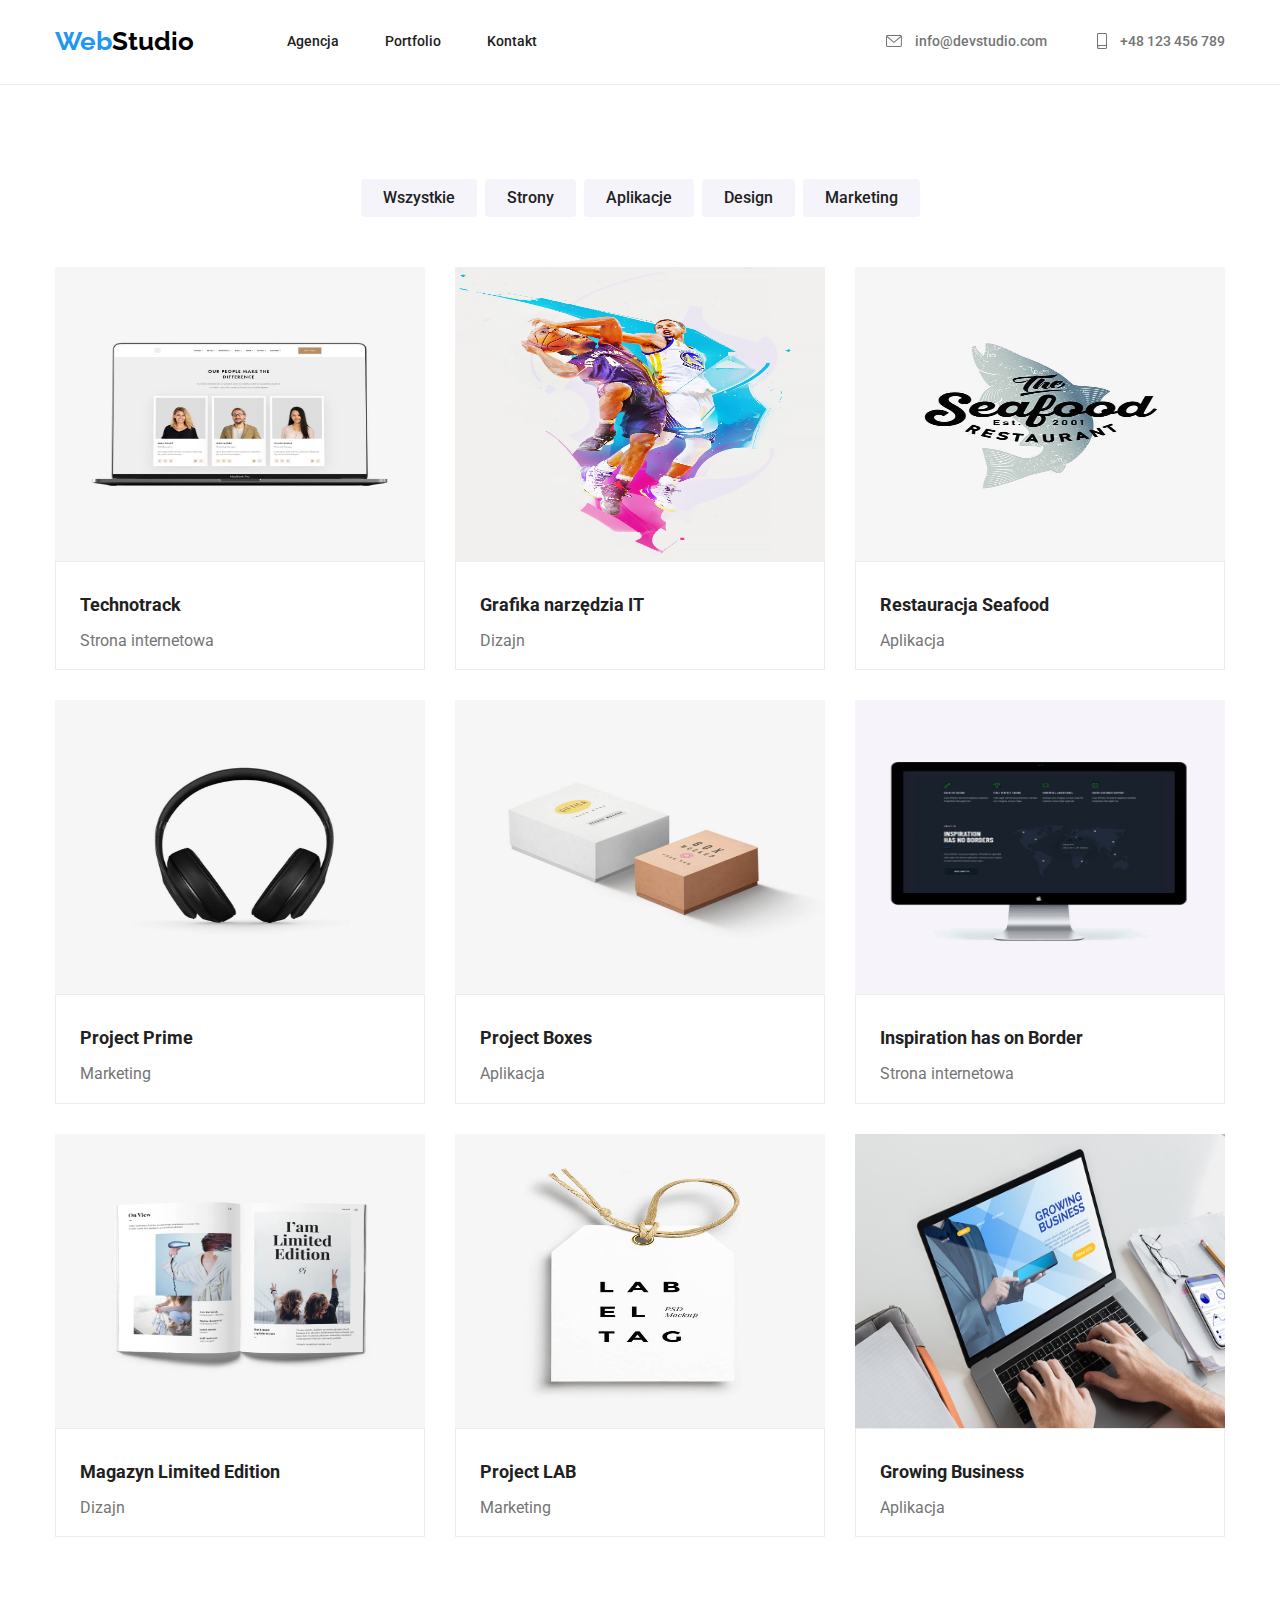
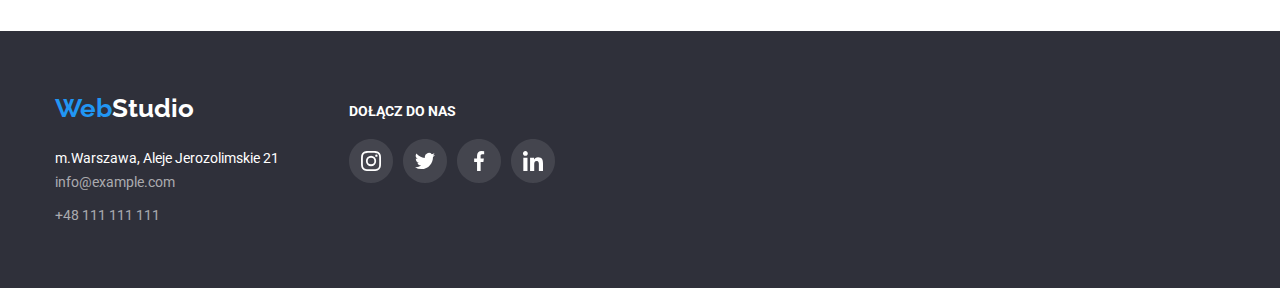
==== portfolio.html @ 429494ec "copy from homework 4" ====
<!DOCTYPE html>
<html lang="pl">
  <head>
    <link
      rel="stylesheet"
      href="https://cdnjs.cloudflare.com/ajax/libs/modern-normalize/1.0.0/modern-normalize.min.css"
    />
    <title>WebStudio-Portfolio</title>
    <link rel="stylesheet" href="./css/styles.css" />
    <link rel="preconnect" href="https://fonts.googleapis.com" />
    <link rel="preconnect" href="https://fonts.gstatic.com" crossorigin />
    <link
      href="https://fonts.googleapis.com/css2?family=Raleway:wght@700&family=Roboto:wght@400;500;700;900&display=swap"
      rel="stylesheet"
    />
  </head>
  <body>
    <header class="header">
      <div class="container">
        <nav class="navigation">
          <a class="logo navigation-logo" href="index.html"
            ><span style="color: var(--brand-blue)">Web</span
            ><span>Studio</span></a
          >
          <ul class="navigation-list list">
            <li class="navigation-list-item">
              <a class="link" href="index.html">Agencja</a>
            </li>
            <li class="navigation-list-item">
              <a class="link" href="portfolio.html">Portfolio</a>
            </li>
            <li class="navigation-list-item">
              <a class="link" href="index.html">Kontakt</a>
            </li>
          </ul>
        </nav>
        <ul class="contact-list list">
          <li class="contact-list-item">
            <a class="contact" href="mailto:info@devstudio.com">
              <svg class="icon-envelope" width="16" height="12">
                <use href="images\icons.svg#icon-envelope_mk"></use>
              </svg>
              info@devstudio.com</a
            >
          </li>
          <li class="contact-list-item">
            <a class="contact" href="tel:48123456789">
              <svg class="icon-smartphone" width="10" height="16">
                <use href="images\icons.svg#icon-smartphone_mk"></use>
              </svg>
              +48 123 456 789</a
            >
          </li>
        </ul>
      </div>
    </header>
    <main>
      <section class="section">
        <h2 class="hidden">Buttons</h2>
        <div class="container btn">
          <ul class="btn-item list">
            <li class="btn-list-item">
              <button class="button-portfolio" type="button">Wszystkie</button>
            </li>
            <li class="btn-list-item">
              <button class="button-portfolio" type="button">Strony</button>
            </li>
            <li class="btn-list-item">
              <button class="button-portfolio" type="button">Aplikacje</button>
            </li>
            <li class="btn-list-item">
              <button class="button-portfolio" type="button">Design</button>
            </li>
            <li class="btn-list-item">
              <button class="button-portfolio" type="button">Marketing</button>
            </li>
          </ul>
        </div>
        <div class="container">
          <div>
            <h2 class="hidden">Portfolio</h2>
            <ul class="portfolio-item-list list">
              <li>
                <div class="portfolio-item">
                  <img
                    src="images/technotrack.jpg"
                    alt="Technocrack"
                    width="370"
                    height="294"
                  />
                  <div class="portfolio-photo-descriprion">
                    <h3 class="small-header-portfolio">Technotrack</h3>
                    <h4 class="portfolio-photo-text">Strona internetowa</h4>
                  </div>
                </div>
              </li>
              <li>
                <div class="portfolio-item">
                  <img
                    src="images/graphicnew.jpg"
                    alt="IT"
                    width="370"
                    height="294"
                  />
                  <div class="portfolio-photo-descriprion">
                    <h3 class="small-header-portfolio">Grafika narzędzia IT</h3>
                    <h4 class="portfolio-photo-text">Dizajn</h4>
                  </div>
                </div>
              </li>
              <li>
                <div class="portfolio-item">
                  <img
                    src="images/seafood.jpg"
                    alt="Seafood"
                    width="370"
                    height="294"
                  />
                  <div class="portfolio-photo-descriprion">
                    <h3 class="small-header-portfolio">Restauracja Seafood</h3>
                    <h4 class="portfolio-photo-text">Aplikacja</h4>
                  </div>
                </div>
              </li>
              <li>
                <div class="portfolio-item">
                  <img
                    src="images/projectprime.jpg"
                    alt="Prime"
                    width="370"
                    height="294"
                  />
                  <div class="portfolio-photo-descriprion">
                    <h3 class="small-header-portfolio">Project Prime</h3>
                    <h4 class="portfolio-photo-text">Marketing</h4>
                  </div>
                </div>
              </li>
              <li>
                <div class="portfolio-item">
                  <img
                    src="images/projectboxes.jpg"
                    alt="Boxes"
                    width="370"
                    height="294"
                  />
                  <div class="portfolio-photo-descriprion">
                    <h3 class="small-header-portfolio">Project Boxes</h3>
                    <h4 class="portfolio-photo-text">Aplikacja</h4>
                  </div>
                </div>
              </li>
              <li>
                <div class="portfolio-item">
                  <img
                    src="images/inspiration.jpg"
                    alt="Inspiration"
                    width="370"
                    height="294"
                  />
                  <div class="portfolio-photo-descriprion">
                    <h3 class="small-header-portfolio">
                      Inspiration has on Border
                    </h3>
                    <h4 class="portfolio-photo-text">Strona internetowa</h4>
                  </div>
                </div>
              </li>

              <li>
                <div class="portfolio-item">
                  <img
                    src="images/magazine.jpg"
                    alt="Magazine"
                    width="370"
                    height="294"
                  />
                  <div class="portfolio-photo-descriprion">
                    <h3 class="small-header-portfolio">
                      Magazyn Limited Edition
                    </h3>
                    <h4 class="portfolio-photo-text">Dizajn</h4>
                  </div>
                </div>
              </li>
              <li>
                <div class="portfolio-item">
                  <img
                    src="images/projectlab.jpg"
                    alt="LAB"
                    width="370"
                    height="294"
                  />
                  <div class="portfolio-photo-descriprion">
                    <h3 class="small-header-portfolio">Project LAB</h3>
                    <h4 class="portfolio-photo-text">Marketing</h4>
                  </div>
                </div>
              </li>
              <li>
                <div class="portfolio-item">
                  <img
                    src="images/growingbusiness.jpg"
                    alt="Growing"
                    width="370"
                    height="294"
                  />
                  <div class="portfolio-photo-descriprion">
                    <h3 class="small-header-portfolio">Growing Business</h3>
                    <h4 class="portfolio-photo-text">Aplikacja</h4>
                  </div>
                </div>
              </li>
            </ul>
          </div>
        </div>
      </section>
    </main>
    <footer class="footer dark">
      <div class="container">
        <div class="footer-block">
          <div>
            <a class="logo footer-logo" href="index.html"
              ><span style="color: var(--brand-blue)">Web</span
              ><span style="color: var(--font-light)">Studio</span></a
            >
            <address class="non-italic">
              <p>m.Warszawa, Aleje Jerozolimskie 21</p>
              <ul>
                <li class="list contact-footer-item">
                  <a class="contact-footer" href="mailto:info@example.com"
                    >info@example.com</a
                  >
                </li>
                <li class="list contact-footer-item">
                  <a class="contact-footer" href="tel:111111111"
                    >+48 111 111 111</a
                  >
                </li>
              </ul>
            </address>
          </div>
          <div class="social-media-footer">
            <h3 class="small-header-footer">DOŁĄCZ DO NAS</h3>
            <div class="icons-social-media-footer">
              <svg class="icon-sm-footer" width="44" height="44">
                <use href="images/icons.svg#icon-ellipse_mk"></use>
              </svg>
              <svg class="icon-sm-footer" width="44" height="44">
                <use href="images/icons.svg#icon-ellipse_mk_t"></use>
              </svg>
              <svg class="icon-sm-footer" width="44" height="44">
                <use href="images/icons.svg#icon-ellipse_mk_f"></use>
              </svg>
              <svg class="icon-sm-footer" width="44" height="44">
                <use href="images/icons.svg#icon-ellipse_mk_in"></use>
              </svg>
            </div>
          </div>
        </div>
      </div>
    </footer>
  </body>
</html>
---- css/styles.css ----
:root {
  --brand-blue: #2196f3;
  --background-white: #ffffff;
  --background-grey: #f5f4fa;
  --background-dark: #2f303a;
  --backgroung-dark-transparent: #2f303a66;
  --font-normal: #757575;
  --font-dark: #212121;
  --font-light: #ffffff;
  --font-black: #000000;
  --font-contact-footer: rgba(255, 255, 255, 0.6);
  --header-bottom-border: #ececec;
  --portfolio-photo-border: #eeeeee;
  --clients-border: #afb1b8;
  --sm-icon-color-footer: #44454e;
  --shadow-black-six: rgba(0, 0, 0, 0.06);
  --shadow-black-eight: rgba(0, 0, 0, 0.08);
  --shadow-black-ten: rgba(0, 0, 0, 0.1);
  --shadow-black-twelve: rgba(0, 0, 0, 0.12);
  --shadow-black-fourteen: rgba(0, 0, 0, 0.14);
  --shadow-black-sixteen: rgba(0, 0, 0, 0.16);
  --shadow-black-twenty: rgba(0, 0, 0, 0.2);
}

* {
  margin: 0;
  padding: 0;
}

body {
  font-family: "Roboto", sans-serif;
  background-color: var(--background-white);
  color: var(--font-normal);
  font-size: 14px;
  font-weight: 400;
  line-height: 1.71;
  margin: 0;
  padding: 0;
}

h1,
h2,
h3,
h4,
h5,
h6 {
  margin: 0;
}

ul,
ol {
  margin: 0;
  padding: 0;
}

p {
  padding: 0;
}

img {
  display: block;
}

.list {
  list-style-type: none;
}

.logo {
  font-family: "Raleway", sans-serif;
  font-size: 26px;
  font-weight: 700;
  line-height: 1.38;
  color: var(--font-black);
  text-decoration: none;
}

.contact {
  color: var(--font-normal);
  text-decoration: none;
  font-weight: 500;
}

.contact:hover,
.contact:focus {
  color: var(--brand-blue);
  --color1: var(--brand-blue);
  --color2: var(--brand-blue);
  --color5: var(--brand-blue);
}

.contact-footer {
  color: var(--font-contact-footer);
  text-decoration: none;
  font-weight: 400;
}

.contact-footer:hover,
.contact-footer:focus {
  color: var(--brand-blue);
}
.link {
  color: var(--font-dark);
  text-decoration: none;
  font-weight: 500;
}

.link:hover,
.link.focus,
.link:active {
  color: var(--brand-blue);
}

.button {
  width: 200px;
  background-color: var(--background-grey);
  color: var(--font-dark);
  margin: 0 auto;
  font-size: 16px;
  font-weight: 500;
  line-height: 1.63;
  cursor: pointer;
  font-family: inherit;
  display: block;
  padding: 11px 41px;
  border: none;
  border-radius: 4px;
}

.button:hover,
.button:focus,
.button:active,
.button-portfolio:hover,
.button-portfolio:focus,
.button-portfolio:active {
  background-color: var(--brand-blue);
  color: var(--font-light);
}

.button-portfolio:hover,
.button-portfolio:focus {
  box-shadow: 0px 3px 1px var(--shadow-black-ten),
    0px 1px 2px var(--shadow-black-eight),
    0px 2px 2px var(--shadow-black-twelve);
}

.dark {
  background-color: var(--background-dark);
  color: var(--font-light);
}

.background-img {
  background: linear-gradient(
      var(--backgroung-dark-transparent),
      var(--backgroung-dark-transparent)
    ),
    url("./../images/background_header_img.jpg");
  background-repeat: no-repeat, no-repeat;
  background-position: 50% 50%, 50% 50%;
  background-size: 1600px 600px, auto;
  color: var(--font-light);
}

.team {
  background-color: var(--background-grey);
}

.white {
  background-color: var(--background-white);
}

.section {
  padding: 94px 0;
}

.title {
  font-size: 44px;
  font-weight: 900;
  line-height: 1.36;
  max-width: 696px;
  margin-left: auto;
  margin-right: auto;
  padding: 106px 0 30px 0;
  text-align: center;
  letter-spacing: 0.06em;
  text-transform: uppercase;
}

.title-container {
  padding-bottom: 106px;
}

.hidden {
  display: none;
}

.small-header {
  font-size: 14px;
  margin-bottom: 10px;
  line-height: 1.17;
  color: var(--font-dark);
}

.small-header-index {
  font-size: 16px;
  font-weight: 500;
  line-height: 1.17;
  color: var(--font-dark);
  text-align: center;
  padding-top: 30px;
}
.small-header-portfolio {
  font-size: 18px;
  line-height: 2;
  color: var(--font-dark);
}

.big-header {
  font-size: 36px;
  line-height: 1.17;
  color: var(--font-dark);
  text-align: center;
}

.non-italic {
  font-style: normal;
}

.photo-text {
  font-size: 16px;
  font-weight: 400;
  line-height: 1.71;
  text-align: center;
  padding: 10px 0 16px;
}

.container {
  box-sizing: border-box;
  padding: 0 15px;
  width: 100%;
  max-width: 1200px;
  margin: 0 auto;
  align-items: center;
}

.header {
  border-bottom: 1px solid var(--header-bottom-border);
}

.header .container {
  display: flex;
  align-items: center;
  justify-content: space-between;
  padding: 24px 15px;
}

.navigation {
  display: flex;
}

.navigation-list {
  display: flex;
  align-items: center;
}

.navigation-list-item:not(:last-child) {
  margin-right: 46px;
}

.navigation-logo {
  margin-right: 93px;
}

.header .contact-list {
  display: flex;
}

.contact-list-item:not(:first-child) {
  margin-left: 50px;
}

.section-title {
  padding: 200px auto;
}

.section .button {
  margin: 0 500px;
}

.application-list {
  display: flex;
  flex-direction: row;
  justify-content: space-between;
}

.application-list-item:not(:first-child) {
  margin-left: 30px;
}

.presentation-list {
  display: flex;
  flex-direction: row;
  justify-content: space-between;
  padding-top: 50px;
}

.designers-list {
  display: flex;
  flex-direction: row;
  justify-content: space-between;
  padding-top: 50px;
}

.designers-photo {
  border: 1px solid var(--header-bottom-border);
  box-shadow: 0px 1px 3px var(--shadow-black-twelve),
    0px 1px 1px var(--shadow-black-fourteen),
    0px 2px 1px var(--shadow-black-twenty);
  border-radius: 0px 0px 4px 4px;
}

.btn {
  padding-bottom: 50px;
}

.btn-list-item:not(:last-child) {
  margin-right: 8px;
}

.btn-item {
  display: flex;
  flex-direction: row;
  border-start-end-radius: 4px;
  justify-content: center;
}

.button-portfolio {
  background-color: var(--background-grey);
  color: var(--font-dark);
  font-size: 16px;
  font-weight: 500;
  border: none;
  border-radius: 4px;
  line-height: 1.63;
  cursor: pointer;
  font-family: inherit;
  display: block;
  padding: 6px 22px;
}

.portfolio-item-list {
  display: flex;
  flex-wrap: wrap;
  gap: 30px;
}

.portfolio-photo-descriprion {
  padding: 25px 24px 15px;
  border: 1px solid var(--header-bottom-border);
}

.portfolio-photo-text {
  font-size: 16px;
  font-weight: 400;
  line-height: 1.71;
  padding-top: 4px;
}

.portfolio-item:hover {
  box-shadow: 0px 1px 1px var(--shadow-black-twelve),
    0px 4px 4px var(--shadow-black-six), 1px 4px 6px var(--shadow-black-sixteen);
}

.footer-block {
  padding: 60px 0;
  display: flex;
  flex-direction: row;
}
.footer-logo {
  display: block;
  margin-bottom: 20px;
}

.contact-footer-item:not(:last-child) {
  margin-bottom: 9px;
}
.icon-envelope {
  position: relative;
  bottom: -1px;
  margin-right: 10px;
}

.icon-smartphone {
  position: relative;
  bottom: -3px;
  margin-right: 10px;
}

.i-style {
  background-color: var(--background-grey);
  display: flex;
  justify-content: center;
  padding: 25px 0;
  margin-bottom: 30px;
}

.icons-social-media {
  display: flex;
  flex-direction: row;
  justify-content: center;
  padding-bottom: 30px;
}

.icon-sm:hover,
.icon-sm:focus {
  --color1: var(--brand-blue);
  --color2: var(--font-light);
}

.clients-list {
  display: flex;
  flex-direction: row;
  justify-content: space-between;
  padding-top: 50px;
}

.i-border {
  display: flex;
  padding: 16px 32px;
  border: 1px solid var(--clients-border);
  border-radius: 4px;
}

.i-border:hover,
.i-border:focus {
  --color4: var(--brand-blue);
  border: 1px solid var(--brand-blue);
}

.icon-group-style {
  display: flex;
  flex-direction: row;
}

.small-header-footer {
  color: var(--font-light);
  font-size: 14px;
  font-weight: 700;
  line-height: 1.17;
  padding-bottom: 20px;
}

.icons-social-media-footer {
  display: flex;
  flex-direction: row;
  justify-content: center;
  padding-bottom: 30px;
}

.icon-sm-footer {
  --color1: var(--sm-icon-color-footer);
  --color2: var(--font-light);
}

.icon-sm-footer:not(:last-child) {
  margin-right: 10px;
}

.icon-sm-footer:hover,
.icon-sm-footer:focus {
  --color1: var(--brand-blue);
  --color2: var(--font-light);
}

.social-media-footer {
  padding: 12px 0 0 70px;
}
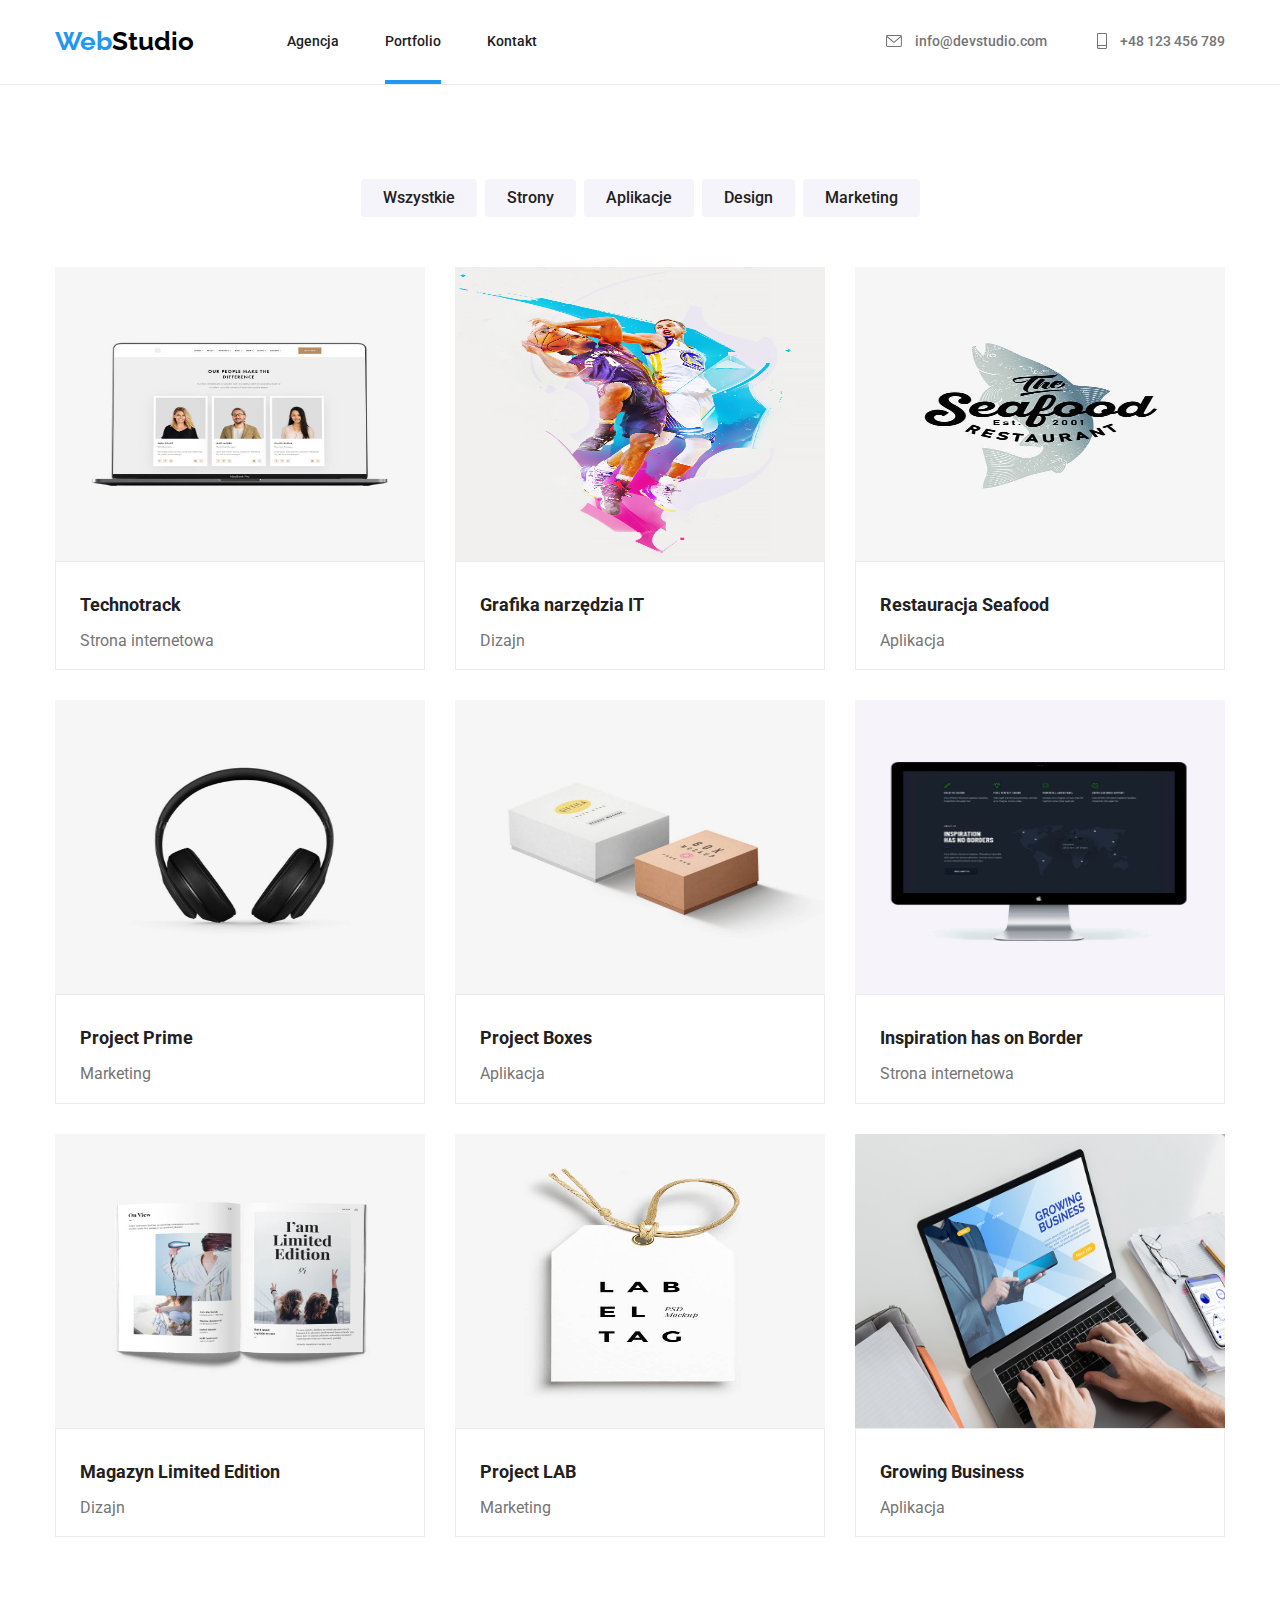
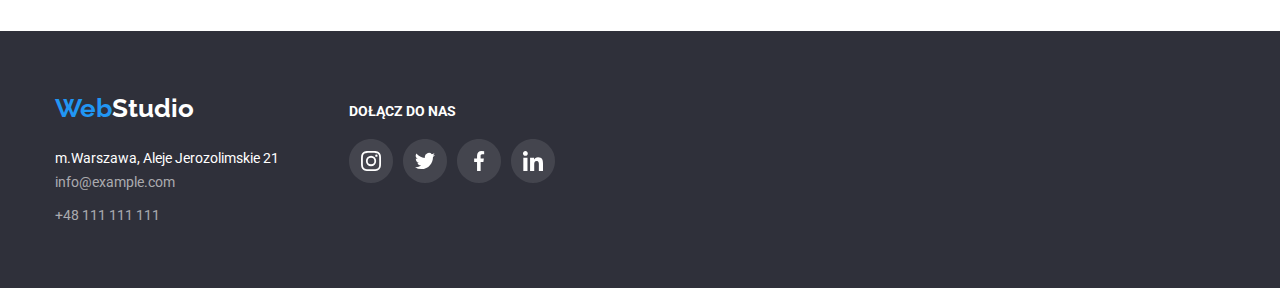
==== commit a379b1f0: "changes-05" ====
--- a/portfolio.html
+++ b/portfolio.html
@@ -27,7 +27,7 @@
               <a class="link" href="index.html">Agencja</a>
             </li>
             <li class="navigation-list-item">
-              <a class="link" href="portfolio.html">Portfolio</a>
+              <a class="link activ" href="portfolio.html">Portfolio</a>
             </li>
             <li class="navigation-list-item">
               <a class="link" href="index.html">Kontakt</a>
--- a/css/styles.css
+++ b/css/styles.css
@@ -3,6 +3,7 @@
   --background-white: #ffffff;
   --background-grey: #f5f4fa;
   --background-dark: #2f303a;
+  --background-dark-eighty: #2f303acc;
   --backgroung-dark-transparent: #2f303a66;
   --font-normal: #757575;
   --font-dark: #212121;
@@ -98,10 +99,25 @@
 .contact-footer:focus {
   color: var(--brand-blue);
 }
+
+.activ {
+  position: relative;
+}
+
 .link {
   color: var(--font-dark);
   text-decoration: none;
   font-weight: 500;
+}
+
+.activ:after {
+  content: "";
+  position: absolute;
+  bottom: -35px;
+  left: 0;
+  width: 100%;
+  height: 4px;
+  background-color: var(--brand-blue);
 }
 
 .link:hover,
@@ -158,6 +174,13 @@
   background-position: 50% 50%, 50% 50%;
   background-size: 1600px 600px, auto;
   color: var(--font-light);
+}
+
+.presentation-title {
+  width: 370px;
+  height: 70px;
+  background: linear-gradient var(--backgroung-dark-transparent),
+    var(--backgroung-dark-transparent);
 }
 
 .team {
@@ -221,6 +244,23 @@
   text-align: center;
 }
 
+.thumb {
+  position: relative;
+}
+
+.thumb > .label {
+  position: absolute;
+  font-weight: 700;
+  line-height: 1.17;
+  text-align: center;
+  padding-top: 27px;
+  color: var(--font-light);
+  width: 370px;
+  height: 70px;
+  bottom: 0;
+  background-color: var(--background-dark-eighty);
+}
+
 .non-italic {
   font-style: normal;
 }
@@ -255,6 +295,12 @@
 
 .navigation {
   display: flex;
+}
+
+*:hover,
+*:focus {
+  transition-duration: 2s;
+  transition-timing-function: cubic-bezier(0.4, 0, 0.2, 1);
 }
 
 .navigation-list {
@@ -474,3 +520,45 @@
 .social-media-footer {
   padding: 12px 0 0 70px;
 }
+
+/*=============== Backdrop==============*/
+
+.modal {
+  position: absolute;
+  top: 50%;
+  left: 50%;
+  transform: translate(-50%, -50%);
+  width: 528px;
+  min-height: 581px;
+  background-color: var(--background-white);
+}
+
+.backdrop {
+  position: fixed;
+  top: 0;
+  left: 0;
+  width: 100%;
+  height: 100%;
+  background-color: var(--shadow-black-ten);
+  /* transition: transform 0.25s; */
+  opacity: 1;
+  transition: transform 2s, opacity 2s;
+}
+
+.close-btn {
+  position: absolute;
+  top: 8px;
+  right: 8px;
+  width: 30px;
+  height: 30px;
+  background-color: var(--background-white);
+  border: 1px solid var(--shadow-black-ten);
+  border-radius: 50%;
+  cursor: pointer;
+}
+
+.is-hidden {
+  pointer-events: none;
+  transform: translateY(-100%);
+  opacity: 0;
+}
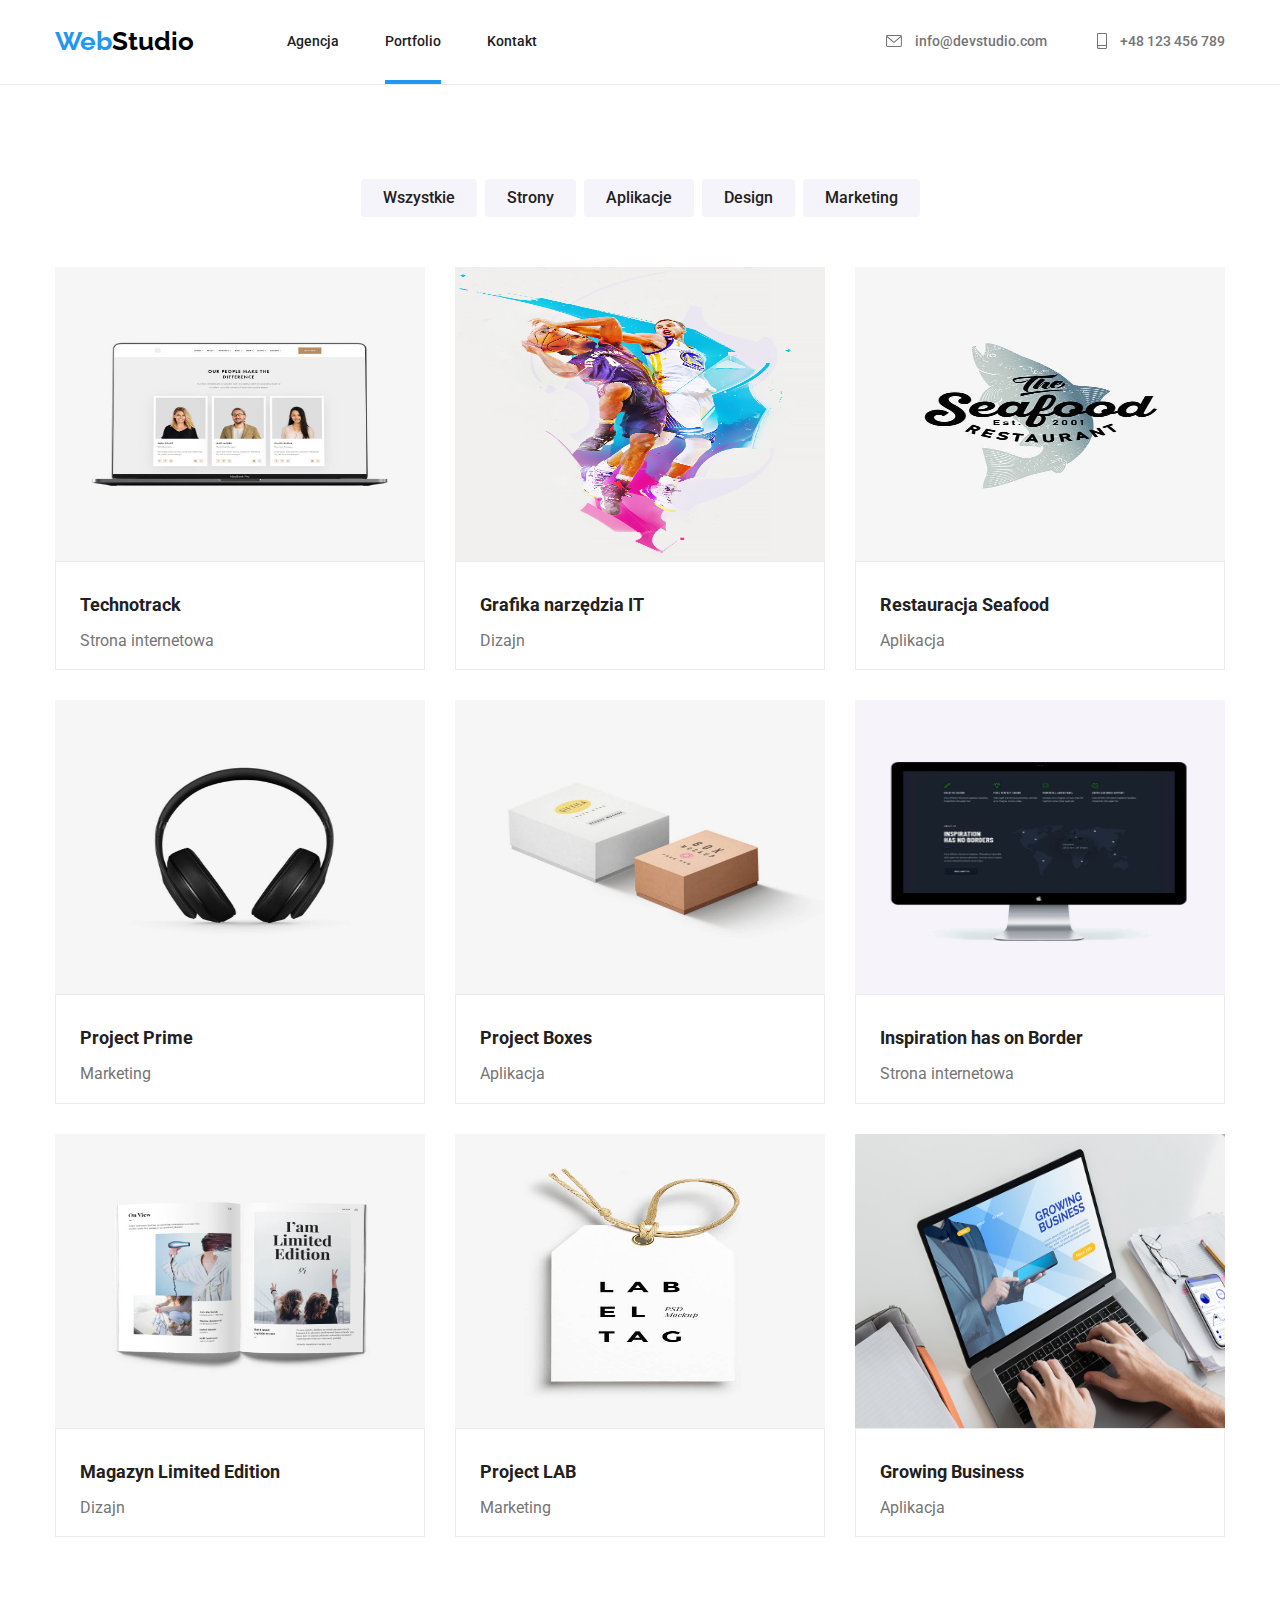
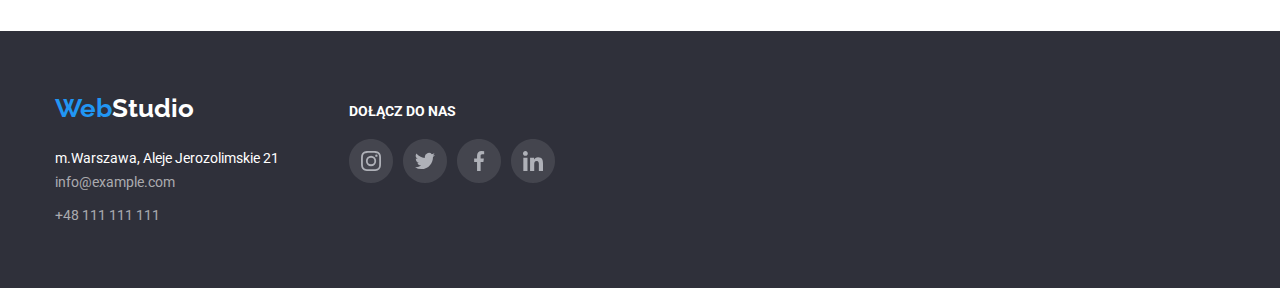
==== commit 42b23a5f: "edit version" ====
--- a/portfolio.html
+++ b/portfolio.html
@@ -243,18 +243,26 @@
           <div class="social-media-footer">
             <h3 class="small-header-footer">DOŁĄCZ DO NAS</h3>
             <div class="icons-social-media-footer">
-              <svg class="icon-sm-footer" width="44" height="44">
-                <use href="images/icons.svg#icon-ellipse_mk"></use>
-              </svg>
-              <svg class="icon-sm-footer" width="44" height="44">
-                <use href="images/icons.svg#icon-ellipse_mk_t"></use>
-              </svg>
-              <svg class="icon-sm-footer" width="44" height="44">
-                <use href="images/icons.svg#icon-ellipse_mk_f"></use>
-              </svg>
-              <svg class="icon-sm-footer" width="44" height="44">
-                <use href="images/icons.svg#icon-ellipse_mk_in"></use>
-              </svg>
+              <div class="icon-social-media-footer">
+                <svg class="icon-sm-footer" width="44" height="44">
+                  <use href="images/icons.svg#icon-ellipse_mk"></use>
+                </svg>
+              </div>
+              <div class="icon-social-media-footer">
+                <svg class="icon-sm-footer" width="44" height="44">
+                  <use href="images/icons.svg#icon-ellipse_mk_t"></use>
+                </svg>
+              </div>
+              <div class="icon-social-media-footer">
+                <svg class="icon-sm-footer" width="44" height="44">
+                  <use href="images/icons.svg#icon-ellipse_mk_f"></use>
+                </svg>
+              </div>
+              <div class="icon-social-media-footer">
+                <svg class="icon-sm-footer" width="44" height="44">
+                  <use href="images/icons.svg#icon-ellipse_mk_in"></use>
+                </svg>
+              </div>
             </div>
           </div>
         </div>
--- a/css/styles.css
+++ b/css/styles.css
@@ -79,6 +79,7 @@
   color: var(--font-normal);
   text-decoration: none;
   font-weight: 500;
+  transition: color 2s cubic-bezier(0.4, 0, 0.2, 1);
 }
 
 .contact:hover,
@@ -108,6 +109,7 @@
   color: var(--font-dark);
   text-decoration: none;
   font-weight: 500;
+  transition: color 2s cubic-bezier(0.4, 0, 0.2, 1);
 }
 
 .activ:after {
@@ -140,6 +142,8 @@
   padding: 11px 41px;
   border: none;
   border-radius: 4px;
+  transition: color 2s cubic-bezier(0.4, 0, 0.2, 1),
+    background-color 2s cubic-bezier(0.4, 0, 0.2, 1);
 }
 
 .button:hover,
@@ -295,12 +299,6 @@
 
 .navigation {
   display: flex;
-}
-
-*:hover,
-*:focus {
-  transition-duration: 2s;
-  transition-timing-function: cubic-bezier(0.4, 0, 0.2, 1);
 }
 
 .navigation-list {
@@ -433,12 +431,18 @@
   position: relative;
   bottom: -1px;
   margin-right: 10px;
+  --color1: currentColor;
+  --color2: currentColor;
+  --color5: currentColor;
 }
 
 .icon-smartphone {
   position: relative;
   bottom: -3px;
   margin-right: 10px;
+  --color1: currentColor;
+  --color2: currentColor;
+  --color5: currentColor;
 }
 
 .i-style {
@@ -454,10 +458,21 @@
   flex-direction: row;
   justify-content: center;
   padding-bottom: 30px;
-}
-
-.icon-sm:hover,
-.icon-sm:focus {
+  gap: 10px;
+}
+
+.icon-social-media {
+  color: var(--font-light);
+  transition: color 2s cubic-bezier(0.4, 0, 0.2, 1);
+}
+
+.icon-sm {
+  --color1: currentColor;
+}
+
+.icon-social-media:hover,
+.icon-social-media:focus {
+  color: var(--brand-blue);
   --color1: var(--brand-blue);
   --color2: var(--font-light);
 }
@@ -472,19 +487,24 @@
 .i-border {
   display: flex;
   padding: 16px 32px;
+  color: var(--clients-border);
   border: 1px solid var(--clients-border);
   border-radius: 4px;
+  transition: color 2s cubic-bezier(0.4, 0, 0.2, 1),
+    border-color 2s cubic-bezier(0.4, 0, 0.2, 1);
 }
 
 .i-border:hover,
 .i-border:focus {
-  --color4: var(--brand-blue);
+  color: var(--brand-blue);
+  cursor: pointer;
   border: 1px solid var(--brand-blue);
 }
 
 .icon-group-style {
   display: flex;
   flex-direction: row;
+  --color4: currentColor;
 }
 
 .small-header-footer {
@@ -495,24 +515,50 @@
   padding-bottom: 20px;
 }
 
-.icons-social-media-footer {
+/* .icons-social-media {
   display: flex;
   flex-direction: row;
   justify-content: center;
   padding-bottom: 30px;
+  gap: 10px;
+}
+
+.icon-social-media {
+  color: var(--font-light);
+  transition: color 2s cubic-bezier(0.4, 0, 0.2, 1);
+}
+
+.icon-sm {
+  --color1: currentColor;
+}
+
+.icon-social-media:hover,
+.icon-social-media:focus {
+  color: var(--brand-blue);
+  --color1: var(--brand-blue);
+  --color2: var(--font-light);
+} */
+
+.icons-social-media-footer {
+  display: flex;
+  flex-direction: row;
+  justify-content: center;
+  padding-bottom: 30px;
+  gap: 10px;
+}
+
+.icon-social-media-footer {
+  color: var(--sm-icon-color-footer);
+  transition: color 2s cubic-bezier(0.4, 0, 0.2, 1);
 }
 
 .icon-sm-footer {
-  --color1: var(--sm-icon-color-footer);
-  --color2: var(--font-light);
-}
-
-.icon-sm-footer:not(:last-child) {
-  margin-right: 10px;
-}
-
-.icon-sm-footer:hover,
-.icon-sm-footer:focus {
+  --color1: currentColor;
+}
+
+.icon-social-media-footer:hover,
+.icon-social-media-footer:focus {
+  color: var(--brand-blue);
   --color1: var(--brand-blue);
   --color2: var(--font-light);
 }
